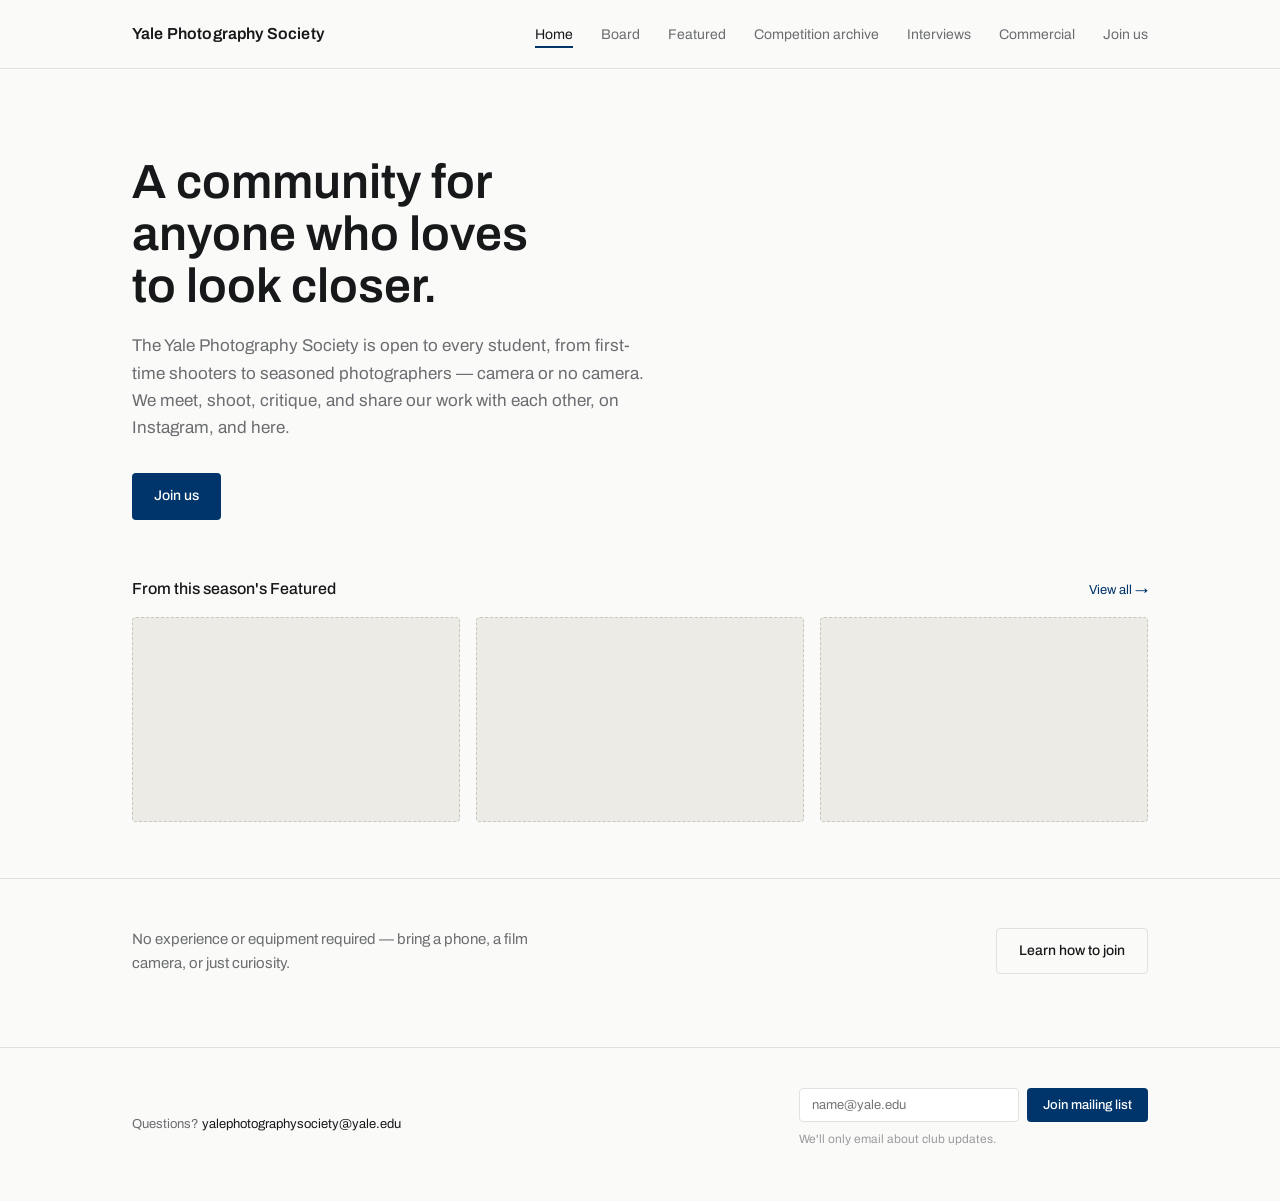
==== index.html @ 02fdcc41 "Initial site" ====
<!DOCTYPE html>
<html lang="en">
<head>
  <meta charset="UTF-8">
  <meta name="viewport" content="width=device-width, initial-scale=1.0">
  <title>Yale Photography Society</title>
  <link rel="stylesheet" href="css/style.css">
</head>
<body>

  <nav class="site-nav">
    <div class="wrap">
      <a href="index.html" class="wordmark">Yale Photography Society</a>
      <button class="nav-toggle" aria-label="Toggle menu">&#9776;</button>
      <ul class="nav-links">
        <li><a href="index.html" aria-current="page">Home</a></li>
        <li><a href="board.html">Board</a></li>
        <li><a href="featured.html">Featured</a></li>
        <li><a href="archive.html">Competition archive</a></li>
        <li><a href="interviews.html">Interviews</a></li>
        <li><a href="commercial.html">Commercial</a></li>
        <li><a href="join.html">Join us</a></li>
      </ul>
    </div>
  </nav>

  <header class="hero">
    <div class="wrap">
      <h1>A community for anyone who loves to look closer.</h1>
      <p>
        The Yale Photography Society is open to every student, from first-time
        shooters to seasoned photographers — camera or no camera. We meet,
        shoot, critique, and share our work with each other, on Instagram, and
        here.
      </p>
      <a href="join.html" class="btn">Join us</a>
    </div>
  </header>

  <section class="featured-strip">
    <div class="wrap">
      <div class="label-row">
        <h2>From this season's Featured</h2>
        <a href="featured.html">View all &rarr;</a>
      </div>
      <div class="grid-3">
        <div class="img-placeholder wide"><!-- replace with featured image --></div>
        <div class="img-placeholder wide"><!-- replace with featured image --></div>
        <div class="img-placeholder wide"><!-- replace with featured image --></div>
      </div>
    </div>
  </section>

  <section class="join-callout">
    <div class="wrap" style="display:flex; align-items:center; justify-content:space-between; gap:24px; flex-wrap:wrap; width:100%;">
      <p>No experience or equipment required — bring a phone, a film camera, or just curiosity.</p>
      <a href="join.html" class="btn-outline">Learn how to join</a>
    </div>
  </section>

  <footer class="site-footer">
    <div class="wrap">
      <p class="contact-email">Questions? <a href="mailto:yalephotographysociety@yale.edu">yalephotographysociety@yale.edu</a></p>
      <div>
        <form class="mailing-list-form">
          <div class="mailing-list">
            <input type="email" placeholder="name@yale.edu" required aria-label="Email address">
            <button type="submit">Join mailing list</button>
          </div>
          <p class="mailing-list-note">We'll only email about club updates.</p>
        </form>
      </div>
    </div>
  </footer>

  <script src="js/main.js"></script>
</body>
</html>
---- css/style.css ----
/* ============================================
   Yale Photography Society — shared stylesheet
   ============================================ */

@import url('https://fonts.googleapis.com/css2?family=Archivo:wght@400;500;600&display=swap');

:root {
  --bg: #FAFAF9;
  --bg-card: #FFFFFF;
  --text-primary: #17181A;
  --text-secondary: #6B6D70;
  --text-muted: #9B9C9E;
  --border: #E3E1DC;
  --accent: #00356B;
  --accent-tint: #EAF1F8;
  --max-width: 1080px;
}

* { box-sizing: border-box; }

html, body {
  margin: 0;
  padding: 0;
}

body {
  font-family: 'Archivo', -apple-system, BlinkMacSystemFont, sans-serif;
  background: var(--bg);
  color: var(--text-primary);
  line-height: 1.6;
  -webkit-font-smoothing: antialiased;
}

a {
  color: inherit;
  text-decoration: none;
}

img {
  max-width: 100%;
  display: block;
}

/* ---------- layout shell ---------- */

.wrap {
  max-width: var(--max-width);
  margin: 0 auto;
  padding: 0 32px;
}

@media (max-width: 640px) {
  .wrap { padding: 0 20px; }
}

/* ---------- nav ---------- */

.site-nav {
  border-bottom: 1px solid var(--border);
  position: sticky;
  top: 0;
  background: var(--bg);
  z-index: 10;
}

.site-nav .wrap {
  display: flex;
  align-items: center;
  justify-content: space-between;
  height: 68px;
}

.wordmark {
  font-weight: 600;
  font-size: 16px;
  letter-spacing: 0.01em;
  white-space: nowrap;
}

.nav-links {
  display: flex;
  gap: 28px;
  list-style: none;
  margin: 0;
  padding: 0;
}

.nav-links a {
  font-size: 14px;
  color: var(--text-secondary);
  padding-bottom: 4px;
  border-bottom: 2px solid transparent;
  transition: color 0.15s ease, border-color 0.15s ease;
}

.nav-links a:hover {
  color: var(--text-primary);
}

.nav-links a[aria-current="page"] {
  color: var(--text-primary);
  border-bottom-color: var(--accent);
}

.nav-toggle {
  display: none;
  background: none;
  border: none;
  font-size: 22px;
  cursor: pointer;
  color: var(--text-primary);
}

@media (max-width: 760px) {
  .nav-toggle { display: block; }

  .nav-links {
    display: none;
    position: absolute;
    top: 68px;
    left: 0;
    right: 0;
    background: var(--bg);
    border-bottom: 1px solid var(--border);
    flex-direction: column;
    gap: 0;
    padding: 8px 0;
  }

  .nav-links.open {
    display: flex;
  }

  .nav-links a {
    padding: 14px 20px;
    border-bottom: none;
    width: 100%;
  }

  .nav-links a[aria-current="page"] {
    background: var(--accent-tint);
    border-bottom: none;
  }
}

/* ---------- page header ---------- */

.page-header {
  padding: 56px 0 32px;
  border-bottom: 1px solid var(--border);
}

.page-header h1 {
  font-size: 28px;
  font-weight: 600;
  margin: 0 0 8px;
}

.page-header p {
  font-size: 15px;
  color: var(--text-secondary);
  margin: 0;
  max-width: 60ch;
}

/* ---------- hero (home) ---------- */

.hero {
  padding: 88px 0 48px;
}

.hero h1 {
  font-size: 48px;
  font-weight: 600;
  line-height: 1.08;
  margin: 0 0 20px;
  max-width: 16ch;
}

.hero p {
  font-size: 17px;
  color: var(--text-secondary);
  max-width: 52ch;
  margin: 0 0 32px;
}

@media (max-width: 640px) {
  .hero h1 { font-size: 34px; }
}

.btn {
  display: inline-block;
  background: var(--accent);
  color: #fff;
  font-size: 14px;
  font-weight: 500;
  padding: 12px 22px;
  border-radius: 4px;
  border: none;
  cursor: pointer;
  transition: opacity 0.15s ease;
}

.btn:hover { opacity: 0.85; }

.btn-outline {
  display: inline-block;
  background: transparent;
  color: var(--text-primary);
  font-size: 14px;
  font-weight: 500;
  padding: 11px 22px;
  border-radius: 4px;
  border: 1px solid var(--border);
  cursor: pointer;
  transition: border-color 0.15s ease;
}

.btn-outline:hover { border-color: var(--text-secondary); }

/* ---------- image placeholder block ---------- */

.img-placeholder {
  background: #EDEBE6;
  border: 1px dashed #C9C7C0;
  border-radius: 4px;
  display: flex;
  align-items: center;
  justify-content: center;
  color: #A9A79F;
  font-size: 12px;
  aspect-ratio: 4 / 5;
}

.img-placeholder.wide {
  aspect-ratio: 16 / 10;
}

.img-placeholder.square {
  aspect-ratio: 1 / 1;
}

/* ---------- featured strip (home) ---------- */

.featured-strip {
  padding: 8px 0 56px;
}

.featured-strip .label-row {
  display: flex;
  justify-content: space-between;
  align-items: baseline;
  margin-bottom: 16px;
}

.featured-strip .label-row h2 {
  font-size: 16px;
  font-weight: 500;
  margin: 0;
}

.featured-strip .label-row a {
  font-size: 13px;
  color: var(--accent);
}

.grid-3 {
  display: grid;
  grid-template-columns: repeat(3, minmax(0, 1fr));
  gap: 16px;
}

@media (max-width: 640px) {
  .grid-3 { grid-template-columns: 1fr; }
}

/* ---------- join callout (home) ---------- */

.join-callout {
  border-top: 1px solid var(--border);
  padding: 48px 0 72px;
  display: flex;
  align-items: center;
  justify-content: space-between;
  gap: 24px;
  flex-wrap: wrap;
}

.join-callout p {
  font-size: 15px;
  color: var(--text-secondary);
  margin: 0;
  max-width: 46ch;
}

/* ---------- board grid ---------- */

.board-grid {
  display: grid;
  grid-template-columns: repeat(4, minmax(0, 1fr));
  gap: 28px 20px;
  padding: 40px 0 72px;
}

@media (max-width: 900px) {
  .board-grid { grid-template-columns: repeat(3, minmax(0, 1fr)); }
}

@media (max-width: 640px) {
  .board-grid { grid-template-columns: repeat(2, minmax(0, 1fr)); gap: 24px 14px; }
}

.board-member .img-placeholder {
  border-radius: 50%;
  aspect-ratio: 1 / 1;
  margin-bottom: 14px;
}

.board-member h3 {
  font-size: 15px;
  font-weight: 500;
  margin: 0 0 2px;
}

.board-member .role {
  font-size: 13px;
  color: var(--text-secondary);
  margin: 0 0 2px;
}

.board-member .grad-year {
  font-size: 12px;
  color: var(--text-muted);
  margin: 0 0 6px;
}

.board-member .specialty {
  display: inline-block;
  font-size: 11px;
  color: var(--accent);
  background: var(--accent-tint);
  padding: 3px 9px;
  border-radius: 3px;
}

/* ---------- featured page ---------- */

.season-label {
  font-size: 13px;
  color: var(--accent);
  margin: 0 0 6px;
}

.featured-grid {
  display: grid;
  grid-template-columns: repeat(2, minmax(0, 1fr));
  gap: 24px;
  padding: 40px 0 72px;
}

@media (max-width: 640px) {
  .featured-grid { grid-template-columns: 1fr; }
}

.featured-item figcaption {
  margin: 10px 2px 0;
  font-size: 13px;
  color: var(--text-secondary);
  display: flex;
  justify-content: space-between;
}

.featured-item figcaption .specialty {
  color: var(--accent);
}

/* ---------- empty state (archive / interviews / commercial) ---------- */

.empty-state {
  padding: 96px 0 128px;
  text-align: left;
  border-top: 1px solid var(--border);
}

.empty-state .tag {
  display: inline-block;
  font-size: 12px;
  color: var(--accent);
  background: var(--accent-tint);
  padding: 4px 10px;
  border-radius: 3px;
  margin-bottom: 16px;
}

.empty-state h2 {
  font-size: 22px;
  font-weight: 600;
  margin: 0 0 10px;
}

.empty-state p {
  font-size: 15px;
  color: var(--text-secondary);
  max-width: 48ch;
  margin: 0;
}

/* ---------- join us page ---------- */

.join-page {
  padding: 48px 0 96px;
  max-width: 60ch;
}

.join-page p {
  font-size: 15px;
  color: var(--text-secondary);
  margin: 0 0 24px;
}

.join-page ul {
  padding-left: 20px;
  margin: 0 0 32px;
  color: var(--text-secondary);
  font-size: 15px;
}

.join-page li {
  margin-bottom: 8px;
}

/* ---------- footer ---------- */

.site-footer {
  border-top: 1px solid var(--border);
  padding: 40px 0;
  margin-top: 0;
}

.site-footer .wrap {
  display: flex;
  justify-content: space-between;
  align-items: center;
  gap: 24px;
  flex-wrap: wrap;
}

.site-footer .contact-email {
  font-size: 13px;
  color: var(--text-secondary);
}

.site-footer .contact-email a {
  color: var(--text-primary);
}

.mailing-list {
  display: flex;
  gap: 8px;
}

.mailing-list input[type="email"] {
  font-family: inherit;
  font-size: 13px;
  padding: 9px 12px;
  border: 1px solid var(--border);
  border-radius: 4px;
  min-width: 220px;
  background: #fff;
  color: var(--text-primary);
}

.mailing-list input[type="email"]:focus {
  outline: none;
  border-color: var(--accent);
}

.mailing-list button {
  font-family: inherit;
  font-size: 13px;
  font-weight: 500;
  padding: 9px 16px;
  border-radius: 4px;
  border: none;
  background: var(--accent);
  color: #fff;
  cursor: pointer;
}

.mailing-list button:hover { opacity: 0.85; }

.mailing-list-note {
  font-size: 12px;
  color: var(--text-muted);
  margin-top: 8px;
}

@media (max-width: 640px) {
  .site-footer .wrap { flex-direction: column; align-items: flex-start; }
  .mailing-list { width: 100%; }
  .mailing-list input[type="email"] { flex: 1; min-width: 0; }
}
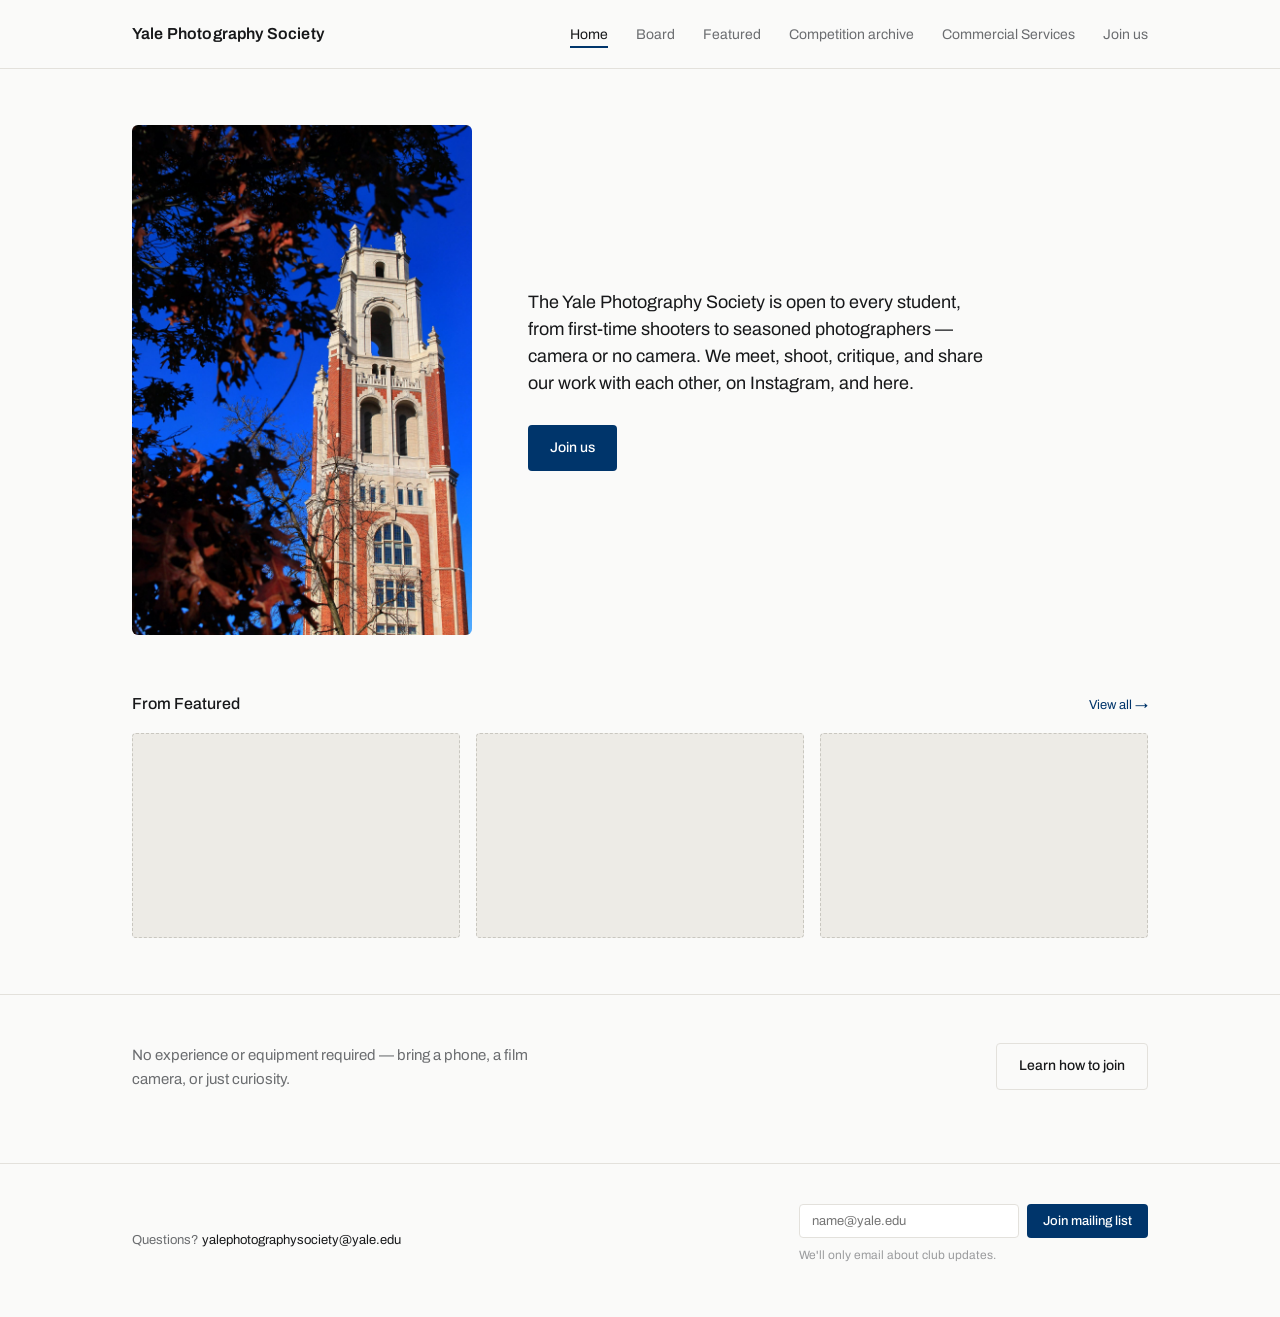
==== commit ff23f663: "Board info, remove interviews, commercial services, home redesign" ====
--- a/index.html
+++ b/index.html
@@ -17,8 +17,7 @@
         <li><a href="board.html">Board</a></li>
         <li><a href="featured.html">Featured</a></li>
         <li><a href="archive.html">Competition archive</a></li>
-        <li><a href="interviews.html">Interviews</a></li>
-        <li><a href="commercial.html">Commercial</a></li>
+        <li><a href="commercial.html">Commercial Services</a></li>
         <li><a href="join.html">Join us</a></li>
       </ul>
     </div>
@@ -26,21 +25,27 @@
 
   <header class="hero">
     <div class="wrap">
-      <h1>A community for anyone who loves to look closer.</h1>
-      <p>
-        The Yale Photography Society is open to every student, from first-time
-        shooters to seasoned photographers — camera or no camera. We meet,
-        shoot, critique, and share our work with each other, on Instagram, and
-        here.
-      </p>
-      <a href="join.html" class="btn">Join us</a>
+      <div class="hero-layout">
+        <div class="hero-photo">
+          <img src="images/yale-tower.jpg" alt="Yale campus tower against a blue sky">
+        </div>
+        <div class="hero-content">
+          <p>
+            The Yale Photography Society is open to every student, from
+            first-time shooters to seasoned photographers — camera or no
+            camera. We meet, shoot, critique, and share our work with each
+            other, on Instagram, and here.
+          </p>
+          <a href="join.html" class="btn">Join us</a>
+        </div>
+      </div>
     </div>
   </header>
 
   <section class="featured-strip">
     <div class="wrap">
       <div class="label-row">
-        <h2>From this season's Featured</h2>
+        <h2>From Featured</h2>
         <a href="featured.html">View all &rarr;</a>
       </div>
       <div class="grid-3">
--- a/css/style.css
+++ b/css/style.css
@@ -166,26 +166,44 @@
 /* ---------- hero (home) ---------- */
 
 .hero {
-  padding: 88px 0 48px;
-}
-
-.hero h1 {
-  font-size: 48px;
-  font-weight: 600;
-  line-height: 1.08;
-  margin: 0 0 20px;
-  max-width: 16ch;
+  padding: 56px 0 48px;
+}
+
+.hero-layout {
+  display: flex;
+  align-items: center;
+  gap: 56px;
+}
+
+.hero-photo {
+  flex: 0 0 340px;
+}
+
+.hero-photo img {
+  border-radius: 6px;
+  width: 100%;
+  height: auto;
+}
+
+.hero-content {
+  flex: 1;
 }
 
 .hero p {
-  font-size: 17px;
-  color: var(--text-secondary);
-  max-width: 52ch;
-  margin: 0 0 32px;
-}
-
-@media (max-width: 640px) {
-  .hero h1 { font-size: 34px; }
+  font-size: 18px;
+  color: var(--text-primary);
+  max-width: 46ch;
+  margin: 0 0 28px;
+  line-height: 1.5;
+}
+
+@media (max-width: 760px) {
+  .hero-layout {
+    flex-direction: column;
+    align-items: flex-start;
+    gap: 28px;
+  }
+  .hero-photo { flex-basis: auto; width: 100%; max-width: 320px; }
 }
 
 .btn {
@@ -296,24 +314,27 @@
 /* ---------- board grid ---------- */
 
 .board-grid {
-  display: grid;
-  grid-template-columns: repeat(4, minmax(0, 1fr));
-  gap: 28px 20px;
+  display: flex;
+  flex-wrap: wrap;
+  justify-content: center;
+  gap: 32px 24px;
   padding: 40px 0 72px;
 }
 
-@media (max-width: 900px) {
-  .board-grid { grid-template-columns: repeat(3, minmax(0, 1fr)); }
+.board-member {
+  width: 200px;
+  text-align: center;
 }
 
 @media (max-width: 640px) {
-  .board-grid { grid-template-columns: repeat(2, minmax(0, 1fr)); gap: 24px 14px; }
+  .board-grid { gap: 28px 16px; }
+  .board-member { width: 140px; }
 }
 
 .board-member .img-placeholder {
   border-radius: 50%;
   aspect-ratio: 1 / 1;
-  margin-bottom: 14px;
+  margin: 0 auto 14px;
 }
 
 .board-member h3 {
@@ -345,7 +366,7 @@
 
 /* ---------- featured page ---------- */
 
-.season-label {
+.theme-label {
   font-size: 13px;
   color: var(--accent);
   margin: 0 0 6px;
@@ -374,7 +395,49 @@
   color: var(--accent);
 }
 
-/* ---------- empty state (archive / interviews / commercial) ---------- */
+/* ---------- commercial services ---------- */
+
+.services-grid {
+  display: grid;
+  grid-template-columns: repeat(2, minmax(0, 1fr));
+  gap: 16px;
+  padding: 40px 0 24px;
+}
+
+@media (max-width: 640px) {
+  .services-grid { grid-template-columns: 1fr; }
+}
+
+.service-card {
+  border: 1px solid var(--border);
+  border-radius: 6px;
+  padding: 22px;
+  background: var(--bg-card);
+}
+
+.service-card h3 {
+  font-size: 16px;
+  font-weight: 500;
+  margin: 0 0 6px;
+}
+
+.service-card p {
+  font-size: 14px;
+  color: var(--text-secondary);
+  margin: 0;
+}
+
+.services-note {
+  font-size: 13px;
+  color: var(--text-secondary);
+  padding-bottom: 56px;
+}
+
+.services-note a {
+  color: var(--accent);
+}
+
+/* ---------- empty state (archive) ---------- */
 
 .empty-state {
   padding: 96px 0 128px;
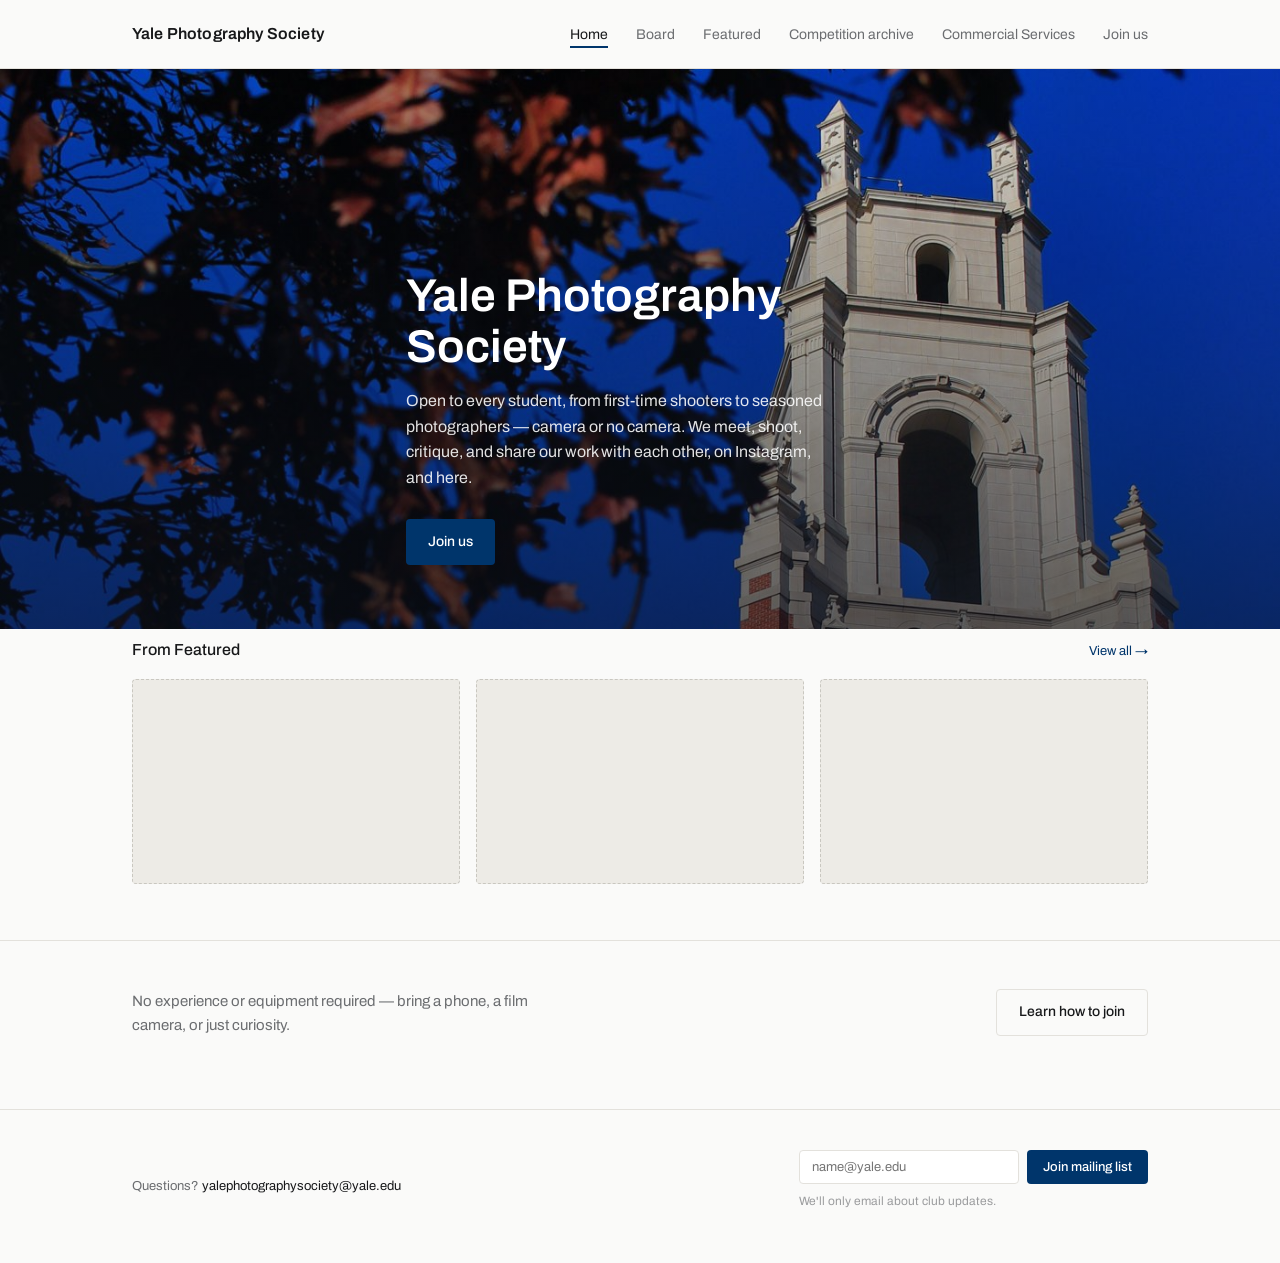
==== commit dee6b322: "Full-bleed hero on home page" ====
--- a/index.html
+++ b/index.html
@@ -23,22 +23,17 @@
     </div>
   </nav>
 
-  <header class="hero">
-    <div class="wrap">
-      <div class="hero-layout">
-        <div class="hero-photo">
-          <img src="images/yale-tower.jpg" alt="Yale campus tower against a blue sky">
-        </div>
-        <div class="hero-content">
-          <p>
-            The Yale Photography Society is open to every student, from
-            first-time shooters to seasoned photographers — camera or no
-            camera. We meet, shoot, critique, and share our work with each
-            other, on Instagram, and here.
-          </p>
-          <a href="join.html" class="btn">Join us</a>
-        </div>
-      </div>
+  <header class="hero-full">
+    <img src="images/yale-tower.jpg" alt="Yale campus tower against a blue sky" class="hero-bg-img">
+    <div class="hero-overlay"></div>
+    <div class="hero-full-content wrap">
+      <h1>Yale Photography Society</h1>
+      <p>
+        Open to every student, from first-time shooters to seasoned
+        photographers — camera or no camera. We meet, shoot, critique, and
+        share our work with each other, on Instagram, and here.
+      </p>
+      <a href="join.html" class="btn">Join us</a>
     </div>
   </header>
 
--- a/css/style.css
+++ b/css/style.css
@@ -165,45 +165,56 @@
 
 /* ---------- hero (home) ---------- */
 
-.hero {
-  padding: 56px 0 48px;
-}
-
-.hero-layout {
-  display: flex;
-  align-items: center;
-  gap: 56px;
-}
-
-.hero-photo {
-  flex: 0 0 340px;
-}
-
-.hero-photo img {
-  border-radius: 6px;
+.hero-full {
+  position: relative;
+  min-height: 560px;
+  display: flex;
+  align-items: flex-end;
+  overflow: hidden;
+}
+
+.hero-bg-img {
+  position: absolute;
+  inset: 0;
   width: 100%;
-  height: auto;
-}
-
-.hero-content {
-  flex: 1;
-}
-
-.hero p {
-  font-size: 18px;
-  color: var(--text-primary);
-  max-width: 46ch;
+  height: 100%;
+  object-fit: cover;
+  object-position: center 25%;
+}
+
+.hero-overlay {
+  position: absolute;
+  inset: 0;
+  background: linear-gradient(180deg, rgba(10, 15, 25, 0.15) 0%, rgba(10, 15, 25, 0.65) 100%);
+}
+
+.hero-full-content {
+  position: relative;
+  z-index: 1;
+  padding: 56px 32px 64px;
+  color: #fff;
+}
+
+.hero-full-content h1 {
+  font-size: 46px;
+  font-weight: 600;
+  line-height: 1.1;
+  margin: 0 0 16px;
+  max-width: 18ch;
+}
+
+.hero-full-content p {
+  font-size: 16px;
+  color: rgba(255, 255, 255, 0.88);
+  max-width: 48ch;
   margin: 0 0 28px;
-  line-height: 1.5;
-}
-
-@media (max-width: 760px) {
-  .hero-layout {
-    flex-direction: column;
-    align-items: flex-start;
-    gap: 28px;
-  }
-  .hero-photo { flex-basis: auto; width: 100%; max-width: 320px; }
+  line-height: 1.6;
+}
+
+@media (max-width: 640px) {
+  .hero-full { min-height: 440px; }
+  .hero-full-content { padding: 36px 20px 44px; }
+  .hero-full-content h1 { font-size: 32px; }
 }
 
 .btn {
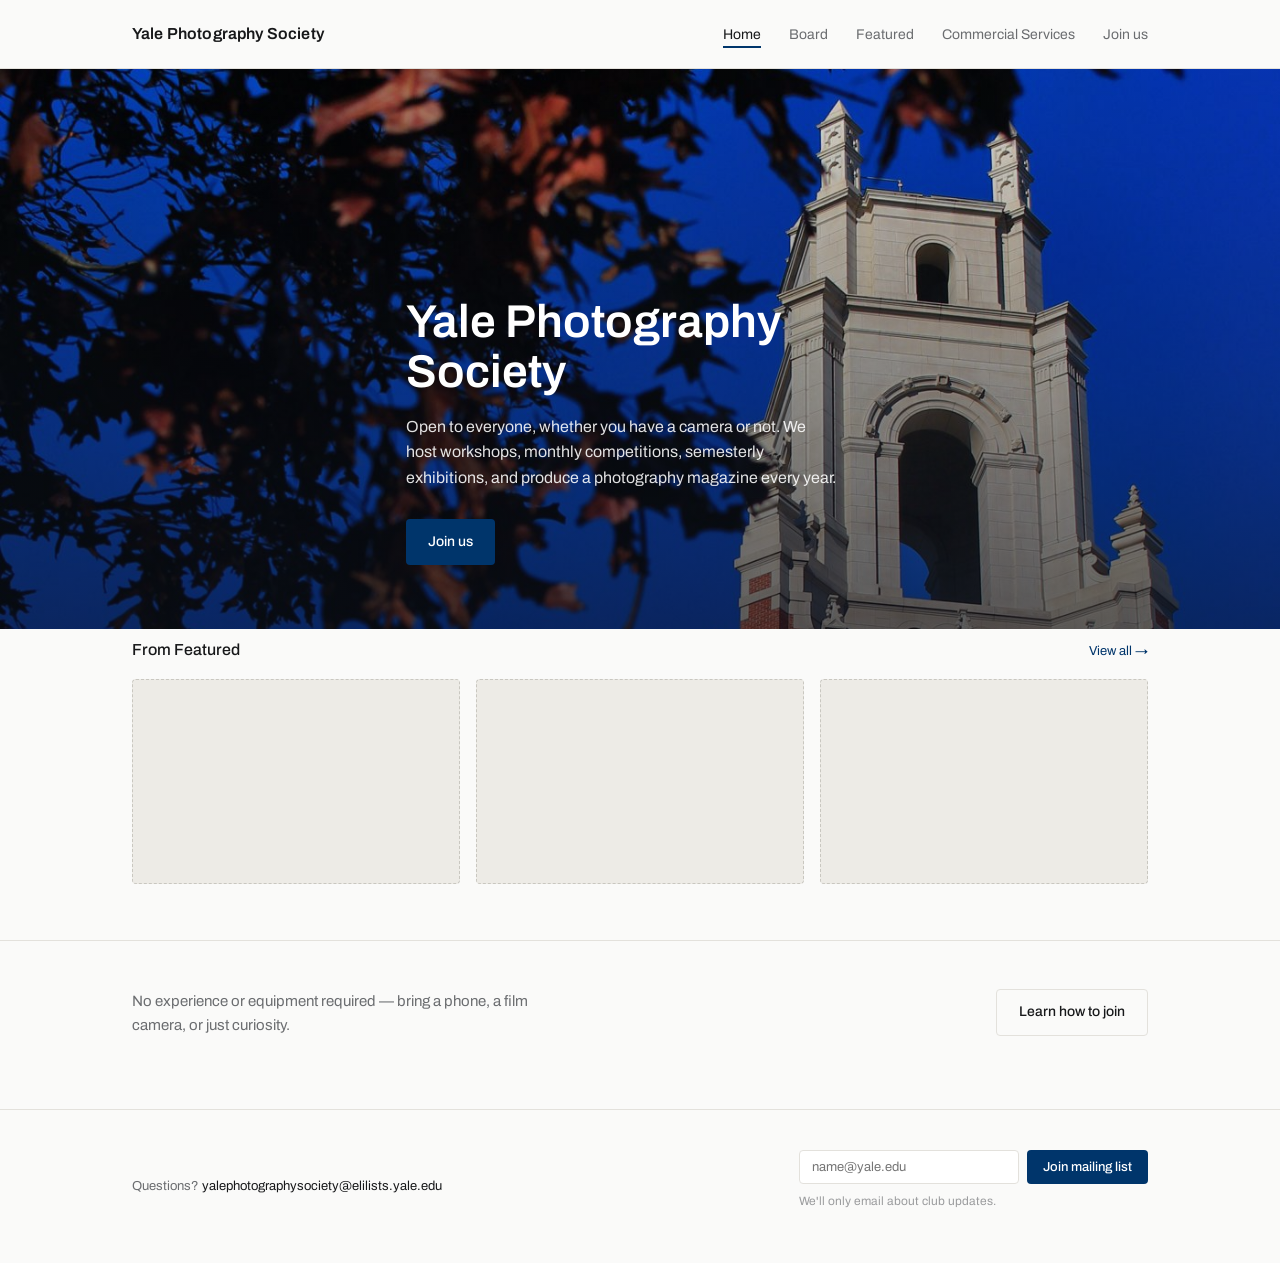
==== commit 3e106464: "Content updates, remove archive/interviews, featured slideshow" ====
--- a/index.html
+++ b/index.html
@@ -16,7 +16,6 @@
         <li><a href="index.html" aria-current="page">Home</a></li>
         <li><a href="board.html">Board</a></li>
         <li><a href="featured.html">Featured</a></li>
-        <li><a href="archive.html">Competition archive</a></li>
         <li><a href="commercial.html">Commercial Services</a></li>
         <li><a href="join.html">Join us</a></li>
       </ul>
@@ -29,9 +28,9 @@
     <div class="hero-full-content wrap">
       <h1>Yale Photography Society</h1>
       <p>
-        Open to every student, from first-time shooters to seasoned
-        photographers — camera or no camera. We meet, shoot, critique, and
-        share our work with each other, on Instagram, and here.
+        Open to everyone, whether you have a camera or not. We host
+        workshops, monthly competitions, semesterly exhibitions, and produce
+        a photography magazine every year.
       </p>
       <a href="join.html" class="btn">Join us</a>
     </div>
@@ -60,7 +59,7 @@
 
   <footer class="site-footer">
     <div class="wrap">
-      <p class="contact-email">Questions? <a href="mailto:yalephotographysociety@yale.edu">yalephotographysociety@yale.edu</a></p>
+      <p class="contact-email">Questions? <a href="mailto:yalephotographysociety@elilists.yale.edu">yalephotographysociety@elilists.yale.edu</a></p>
       <div>
         <form class="mailing-list-form">
           <div class="mailing-list">
--- a/css/style.css
+++ b/css/style.css
@@ -383,27 +383,88 @@
   margin: 0 0 6px;
 }
 
-.featured-grid {
-  display: grid;
-  grid-template-columns: repeat(2, minmax(0, 1fr));
-  gap: 24px;
-  padding: 40px 0 72px;
+/* ---------- featured page slideshow ---------- */
+
+.slideshow {
+  position: relative;
+  width: 100%;
+  height: 620px;
+  overflow: hidden;
+  border-radius: 6px;
+  margin: 8px 0 56px;
+  background: #111;
+}
+
+.slideshow-track {
+  display: flex;
+  height: 100%;
+  transition: transform 0.5s ease;
+}
+
+.slide {
+  flex: 0 0 100%;
+  height: 100%;
+}
+
+.slide img {
+  width: 100%;
+  height: 100%;
+  object-fit: cover;
+  display: block;
+}
+
+.slide-arrow {
+  position: absolute;
+  top: 50%;
+  transform: translateY(-50%);
+  width: 44px;
+  height: 44px;
+  border-radius: 50%;
+  border: none;
+  background: rgba(255, 255, 255, 0.85);
+  color: var(--text-primary);
+  font-size: 22px;
+  line-height: 1;
+  cursor: pointer;
+  display: flex;
+  align-items: center;
+  justify-content: center;
+  transition: background 0.15s ease;
+}
+
+.slide-arrow:hover {
+  background: #fff;
+}
+
+.slide-arrow.prev { left: 16px; }
+.slide-arrow.next { right: 16px; }
+
+.slide-dots {
+  position: absolute;
+  bottom: 18px;
+  left: 50%;
+  transform: translateX(-50%);
+  display: flex;
+  gap: 8px;
+}
+
+.slide-dot {
+  width: 8px;
+  height: 8px;
+  padding: 0;
+  border: none;
+  border-radius: 50%;
+  background: rgba(255, 255, 255, 0.5);
+  cursor: pointer;
+}
+
+.slide-dot.active {
+  background: #fff;
 }
 
 @media (max-width: 640px) {
-  .featured-grid { grid-template-columns: 1fr; }
-}
-
-.featured-item figcaption {
-  margin: 10px 2px 0;
-  font-size: 13px;
-  color: var(--text-secondary);
-  display: flex;
-  justify-content: space-between;
-}
-
-.featured-item figcaption .specialty {
-  color: var(--accent);
+  .slideshow { height: 340px; margin-bottom: 40px; }
+  .slide-arrow { width: 36px; height: 36px; font-size: 18px; }
 }
 
 /* ---------- commercial services ---------- */
@@ -412,7 +473,7 @@
   display: grid;
   grid-template-columns: repeat(2, minmax(0, 1fr));
   gap: 16px;
-  padding: 40px 0 24px;
+  padding: 40px 0 72px;
 }
 
 @media (max-width: 640px) {
@@ -438,47 +499,6 @@
   margin: 0;
 }
 
-.services-note {
-  font-size: 13px;
-  color: var(--text-secondary);
-  padding-bottom: 56px;
-}
-
-.services-note a {
-  color: var(--accent);
-}
-
-/* ---------- empty state (archive) ---------- */
-
-.empty-state {
-  padding: 96px 0 128px;
-  text-align: left;
-  border-top: 1px solid var(--border);
-}
-
-.empty-state .tag {
-  display: inline-block;
-  font-size: 12px;
-  color: var(--accent);
-  background: var(--accent-tint);
-  padding: 4px 10px;
-  border-radius: 3px;
-  margin-bottom: 16px;
-}
-
-.empty-state h2 {
-  font-size: 22px;
-  font-weight: 600;
-  margin: 0 0 10px;
-}
-
-.empty-state p {
-  font-size: 15px;
-  color: var(--text-secondary);
-  max-width: 48ch;
-  margin: 0;
-}
-
 /* ---------- join us page ---------- */
 
 .join-page {
@@ -487,20 +507,37 @@
 }
 
 .join-page p {
-  font-size: 15px;
+  font-size: 16px;
   color: var(--text-secondary);
   margin: 0 0 24px;
 }
 
-.join-page ul {
-  padding-left: 20px;
-  margin: 0 0 32px;
-  color: var(--text-secondary);
+.join-links {
+  display: flex;
+  flex-direction: column;
+  gap: 10px;
+}
+
+.join-link {
+  display: flex;
+  align-items: center;
+  justify-content: space-between;
+  padding: 16px 20px;
+  border: 1px solid var(--border);
+  border-radius: 6px;
   font-size: 15px;
-}
-
-.join-page li {
-  margin-bottom: 8px;
+  font-weight: 500;
+  transition: border-color 0.15s ease, background 0.15s ease;
+}
+
+.join-link span {
+  color: var(--accent);
+  font-size: 16px;
+}
+
+.join-link:hover {
+  border-color: var(--accent);
+  background: var(--accent-tint);
 }
 
 /* ---------- footer ---------- */
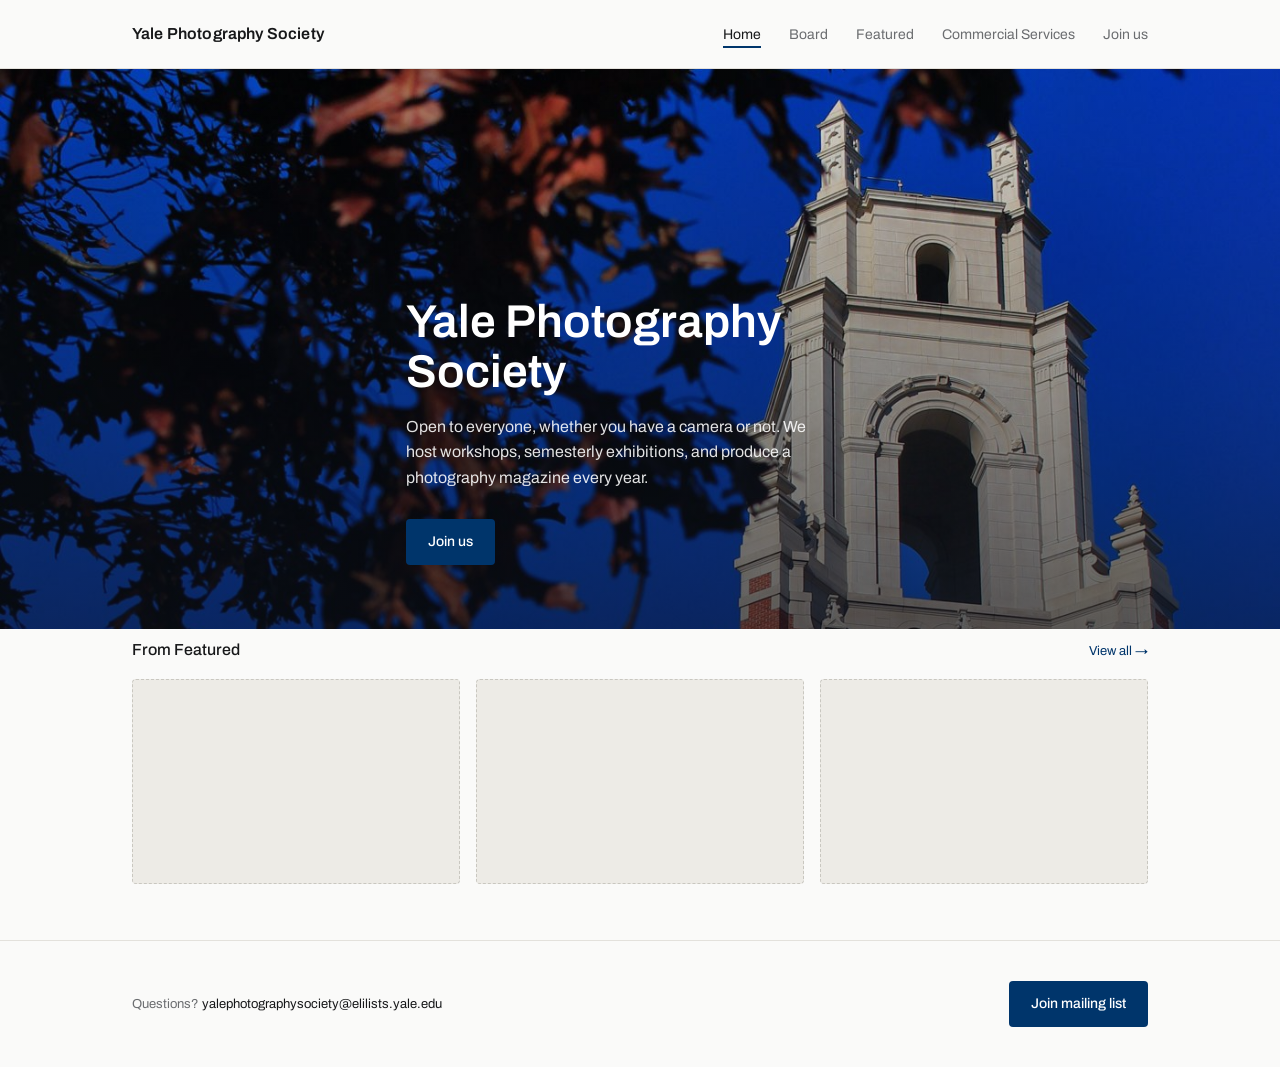
==== commit 7a1d9649: "Wire up real mailing list link" ====
--- a/index.html
+++ b/index.html
@@ -29,8 +29,8 @@
       <h1>Yale Photography Society</h1>
       <p>
         Open to everyone, whether you have a camera or not. We host
-        workshops, monthly competitions, semesterly exhibitions, and produce
-        a photography magazine every year.
+        workshops, semesterly exhibitions, and produce a photography
+        magazine every year.
       </p>
       <a href="join.html" class="btn">Join us</a>
     </div>
@@ -50,24 +50,11 @@
     </div>
   </section>
 
-  <section class="join-callout">
-    <div class="wrap" style="display:flex; align-items:center; justify-content:space-between; gap:24px; flex-wrap:wrap; width:100%;">
-      <p>No experience or equipment required — bring a phone, a film camera, or just curiosity.</p>
-      <a href="join.html" class="btn-outline">Learn how to join</a>
-    </div>
-  </section>
-
   <footer class="site-footer">
     <div class="wrap">
       <p class="contact-email">Questions? <a href="mailto:yalephotographysociety@elilists.yale.edu">yalephotographysociety@elilists.yale.edu</a></p>
       <div>
-        <form class="mailing-list-form">
-          <div class="mailing-list">
-            <input type="email" placeholder="name@yale.edu" required aria-label="Email address">
-            <button type="submit">Join mailing list</button>
-          </div>
-          <p class="mailing-list-note">We'll only email about club updates.</p>
-        </form>
+        <a href="https://groups.google.com/a/elilists.yale.edu/g/yalephotographysociety" class="btn" target="_blank" rel="noopener">Join mailing list</a>
       </div>
     </div>
   </footer>
--- a/css/style.css
+++ b/css/style.css
@@ -303,25 +303,6 @@
   .grid-3 { grid-template-columns: 1fr; }
 }
 
-/* ---------- join callout (home) ---------- */
-
-.join-callout {
-  border-top: 1px solid var(--border);
-  padding: 48px 0 72px;
-  display: flex;
-  align-items: center;
-  justify-content: space-between;
-  gap: 24px;
-  flex-wrap: wrap;
-}
-
-.join-callout p {
-  font-size: 15px;
-  color: var(--text-secondary);
-  margin: 0;
-  max-width: 46ch;
-}
-
 /* ---------- board grid ---------- */
 
 .board-grid {
@@ -377,22 +358,16 @@
 
 /* ---------- featured page ---------- */
 
-.theme-label {
-  font-size: 13px;
-  color: var(--accent);
-  margin: 0 0 6px;
-}
-
 /* ---------- featured page slideshow ---------- */
 
 .slideshow {
   position: relative;
   width: 100%;
-  height: 620px;
+  height: 560px;
   overflow: hidden;
   border-radius: 6px;
   margin: 8px 0 56px;
-  background: #111;
+  background: #EDEBE6;
 }
 
 .slideshow-track {
@@ -409,7 +384,7 @@
 .slide img {
   width: 100%;
   height: 100%;
-  object-fit: cover;
+  object-fit: contain;
   display: block;
 }
 
@@ -565,49 +540,6 @@
   color: var(--text-primary);
 }
 
-.mailing-list {
-  display: flex;
-  gap: 8px;
-}
-
-.mailing-list input[type="email"] {
-  font-family: inherit;
-  font-size: 13px;
-  padding: 9px 12px;
-  border: 1px solid var(--border);
-  border-radius: 4px;
-  min-width: 220px;
-  background: #fff;
-  color: var(--text-primary);
-}
-
-.mailing-list input[type="email"]:focus {
-  outline: none;
-  border-color: var(--accent);
-}
-
-.mailing-list button {
-  font-family: inherit;
-  font-size: 13px;
-  font-weight: 500;
-  padding: 9px 16px;
-  border-radius: 4px;
-  border: none;
-  background: var(--accent);
-  color: #fff;
-  cursor: pointer;
-}
-
-.mailing-list button:hover { opacity: 0.85; }
-
-.mailing-list-note {
-  font-size: 12px;
-  color: var(--text-muted);
-  margin-top: 8px;
-}
-
 @media (max-width: 640px) {
   .site-footer .wrap { flex-direction: column; align-items: flex-start; }
-  .mailing-list { width: 100%; }
-  .mailing-list input[type="email"] { flex: 1; min-width: 0; }
-}
+}
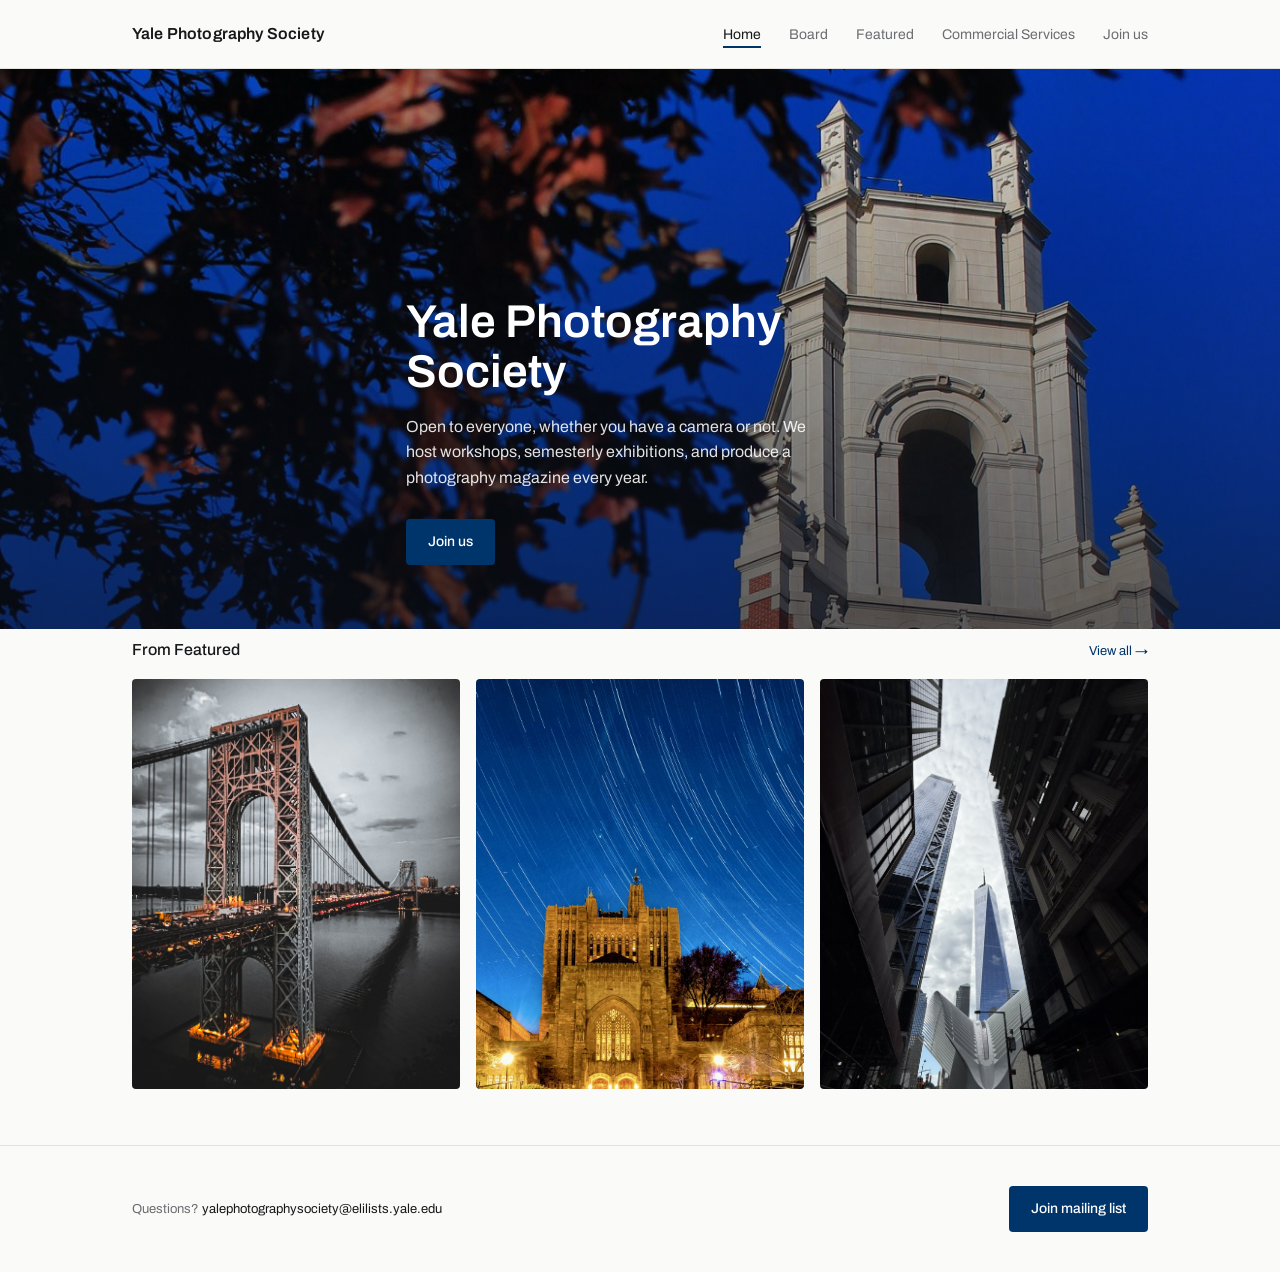
==== commit 52ee20d4: "Redesign featured slideshow, add home page photos" ====
--- a/index.html
+++ b/index.html
@@ -43,9 +43,9 @@
         <a href="featured.html">View all &rarr;</a>
       </div>
       <div class="grid-3">
-        <div class="img-placeholder wide"><!-- replace with featured image --></div>
-        <div class="img-placeholder wide"><!-- replace with featured image --></div>
-        <div class="img-placeholder wide"><!-- replace with featured image --></div>
+        <div class="featured-thumb"><img src="images/featured/featured-02.jpg" alt="Featured photo"></div>
+        <div class="featured-thumb"><img src="images/featured/featured-04.jpg" alt="Featured photo"></div>
+        <div class="featured-thumb"><img src="images/featured/featured-07.jpg" alt="Featured photo"></div>
       </div>
     </div>
   </section>
--- a/css/style.css
+++ b/css/style.css
@@ -303,6 +303,19 @@
   .grid-3 { grid-template-columns: 1fr; }
 }
 
+.featured-thumb {
+  aspect-ratio: 4 / 5;
+  border-radius: 4px;
+  overflow: hidden;
+  background: #EDEBE6;
+}
+
+.featured-thumb img {
+  width: 100%;
+  height: 100%;
+  object-fit: cover;
+}
+
 /* ---------- board grid ---------- */
 
 .board-grid {
@@ -360,14 +373,23 @@
 
 /* ---------- featured page slideshow ---------- */
 
+.slideshow-band {
+  position: relative;
+  left: 50%;
+  right: 50%;
+  margin-left: -50vw;
+  margin-right: -50vw;
+  width: 100vw;
+  background: linear-gradient(160deg, #06070a 0%, #16181f 55%, #06070a 100%);
+  padding: 48px 0;
+  margin-bottom: 56px;
+}
+
 .slideshow {
   position: relative;
-  width: 100%;
-  height: 560px;
-  overflow: hidden;
-  border-radius: 6px;
-  margin: 8px 0 56px;
-  background: #EDEBE6;
+  max-width: 1160px;
+  margin: 0 auto;
+  height: 620px;
 }
 
 .slideshow-track {
@@ -379,13 +401,19 @@
 .slide {
   flex: 0 0 100%;
   height: 100%;
+  display: flex;
+  align-items: center;
+  justify-content: center;
 }
 
 .slide img {
-  width: 100%;
-  height: 100%;
+  max-width: 100%;
+  max-height: 100%;
+  width: auto;
+  height: auto;
   object-fit: contain;
-  display: block;
+  border-radius: 3px;
+  box-shadow: 0 30px 80px rgba(0, 0, 0, 0.55);
 }
 
 .slide-arrow {
@@ -396,8 +424,9 @@
   height: 44px;
   border-radius: 50%;
   border: none;
-  background: rgba(255, 255, 255, 0.85);
-  color: var(--text-primary);
+  background: rgba(255, 255, 255, 0.12);
+  backdrop-filter: blur(6px);
+  color: #fff;
   font-size: 22px;
   line-height: 1;
   cursor: pointer;
@@ -408,7 +437,7 @@
 }
 
 .slide-arrow:hover {
-  background: #fff;
+  background: rgba(255, 255, 255, 0.22);
 }
 
 .slide-arrow.prev { left: 16px; }
@@ -416,7 +445,7 @@
 
 .slide-dots {
   position: absolute;
-  bottom: 18px;
+  bottom: -32px;
   left: 50%;
   transform: translateX(-50%);
   display: flex;
@@ -429,7 +458,7 @@
   padding: 0;
   border: none;
   border-radius: 50%;
-  background: rgba(255, 255, 255, 0.5);
+  background: rgba(255, 255, 255, 0.3);
   cursor: pointer;
 }
 
@@ -438,7 +467,8 @@
 }
 
 @media (max-width: 640px) {
-  .slideshow { height: 340px; margin-bottom: 40px; }
+  .slideshow-band { padding: 28px 0 48px; }
+  .slideshow { height: 380px; }
   .slide-arrow { width: 36px; height: 36px; font-size: 18px; }
 }
 
